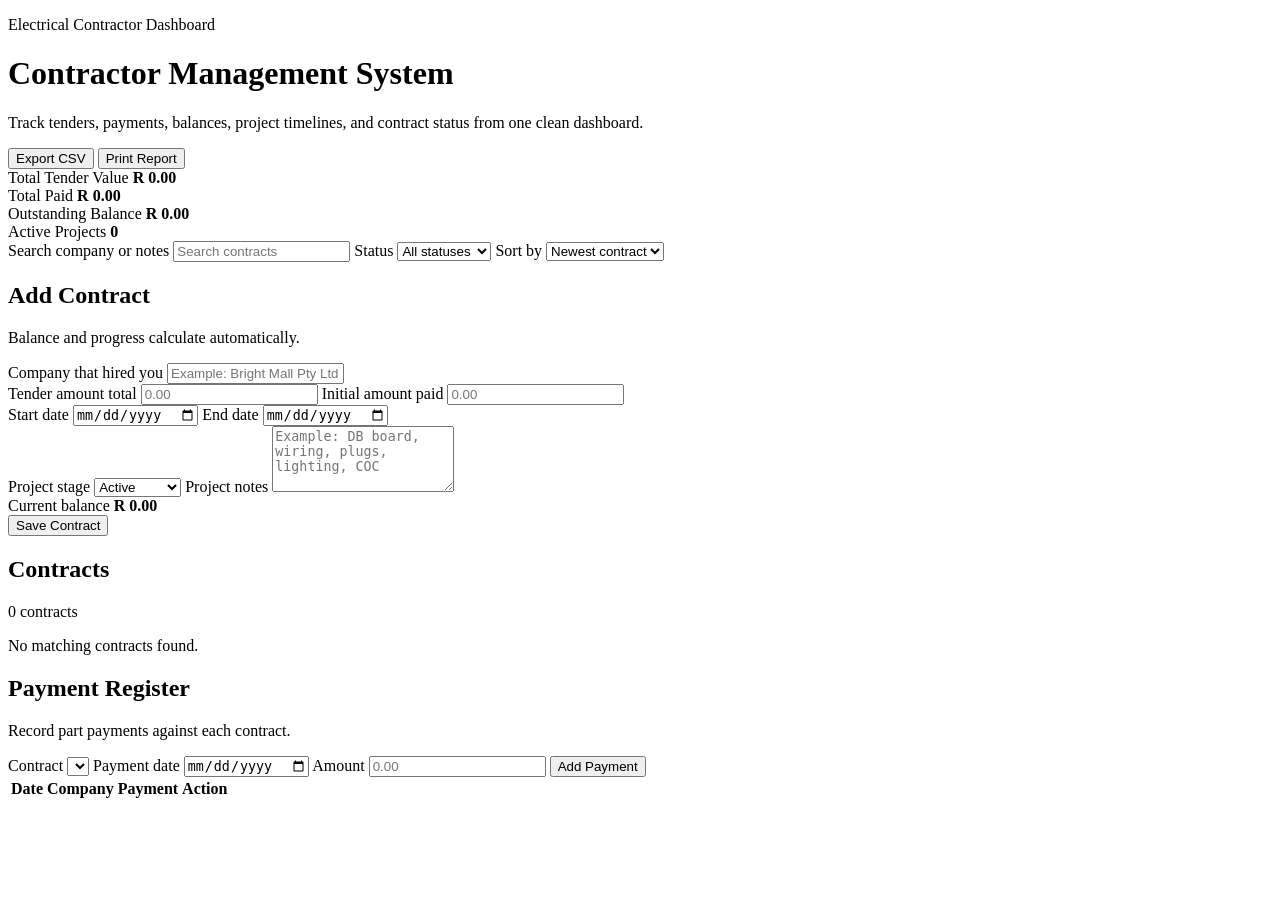
==== index.html @ 11ca224c "Add upgraded contractor dashboard" ====
<!doctype html>
<html lang="en">
  <head>
    <meta charset="utf-8" />
    <meta name="viewport" content="width=device-width, initial-scale=1" />
    <title>Contractor Management System</title>
    <link rel="stylesheet" href="styles.css" />
  </head>
  <body>
    <main class="app-shell">
      <header class="hero">
        <div>
          <p class="eyebrow">Electrical Contractor Dashboard</p>
          <h1>Contractor Management System</h1>
          <p class="lede">
            Track tenders, payments, balances, project timelines, and contract status from one clean dashboard.
          </p>
        </div>
        <div class="hero-actions">
          <button id="exportBtn" class="button secondary" type="button">Export CSV</button>
          <button id="printBtn" class="button secondary" type="button">Print Report</button>
        </div>
      </header>

      <section class="metrics" aria-label="Business totals">
        <article class="metric">
          <span>Total Tender Value</span>
          <strong id="totalTender">R 0.00</strong>
        </article>
        <article class="metric">
          <span>Total Paid</span>
          <strong id="totalPaid">R 0.00</strong>
        </article>
        <article class="metric highlight">
          <span>Outstanding Balance</span>
          <strong id="totalBalance">R 0.00</strong>
        </article>
        <article class="metric">
          <span>Active Projects</span>
          <strong id="activeProjects">0</strong>
        </article>
      </section>

      <section class="toolbar panel no-print" aria-label="Contract filters">
        <label>
          <span>Search company or notes</span>
          <input id="searchInput" type="search" placeholder="Search contracts" />
        </label>
        <label>
          <span>Status</span>
          <select id="statusFilter">
            <option value="all">All statuses</option>
            <option value="active">Active</option>
            <option value="completed">Completed</option>
            <option value="overdue">Overdue</option>
            <option value="paid">Paid</option>
            <option value="outstanding">Outstanding</option>
          </select>
        </label>
        <label>
          <span>Sort by</span>
          <select id="sortSelect">
            <option value="newest">Newest contract</option>
            <option value="balance">Highest balance</option>
            <option value="tender">Highest tender</option>
            <option value="endDate">End date</option>
          </select>
        </label>
      </section>

      <section class="layout">
        <aside class="panel contract-editor no-print">
          <div class="section-heading">
            <h2 id="formTitle">Add Contract</h2>
            <p>Balance and progress calculate automatically.</p>
          </div>

          <form id="contractForm" class="stack">
            <input id="editingId" type="hidden" />

            <label>
              <span>Company that hired you</span>
              <input id="company" type="text" placeholder="Example: Bright Mall Pty Ltd" required />
            </label>

            <div class="two-column">
              <label>
                <span>Tender amount total</span>
                <input id="tenderAmount" type="number" min="0" step="0.01" placeholder="0.00" required />
              </label>
              <label>
                <span>Initial amount paid</span>
                <input id="amountPaid" type="number" min="0" step="0.01" placeholder="0.00" required />
              </label>
            </div>

            <div class="two-column">
              <label>
                <span>Start date</span>
                <input id="startDate" type="date" required />
              </label>
              <label>
                <span>End date</span>
                <input id="endDate" type="date" required />
              </label>
            </div>

            <label>
              <span>Project stage</span>
              <select id="projectStatus">
                <option value="Active">Active</option>
                <option value="Completed">Completed</option>
                <option value="On Hold">On Hold</option>
              </select>
            </label>

            <label>
              <span>Project notes</span>
              <textarea id="notes" rows="4" placeholder="Example: DB board, wiring, plugs, lighting, COC"></textarea>
            </label>

            <div class="calculated-result">
              <span>Current balance</span>
              <strong id="liveBalance">R 0.00</strong>
            </div>

            <div class="form-actions">
              <button id="cancelEditBtn" class="button secondary" type="button" hidden>Cancel Edit</button>
              <button class="button primary" type="submit">Save Contract</button>
            </div>
          </form>
        </aside>

        <section class="panel">
          <div class="section-heading">
            <h2>Contracts</h2>
            <p id="contractCount">0 contracts</p>
          </div>

          <div id="contractsGrid" class="contracts-grid"></div>
          <p id="emptyState" class="empty-state">No matching contracts found.</p>
        </section>
      </section>

      <section class="panel">
        <div class="section-heading">
          <h2>Payment Register</h2>
          <p>Record part payments against each contract.</p>
        </div>

        <form id="paymentForm" class="payment-form no-print">
          <label>
            <span>Contract</span>
            <select id="paymentContract"></select>
          </label>
          <label>
            <span>Payment date</span>
            <input id="paymentDate" type="date" required />
          </label>
          <label>
            <span>Amount</span>
            <input id="paymentAmount" type="number" min="0" step="0.01" placeholder="0.00" required />
          </label>
          <button class="button primary" type="submit">Add Payment</button>
        </form>

        <div class="table-wrap">
          <table>
            <thead>
              <tr>
                <th>Date</th>
                <th>Company</th>
                <th>Payment</th>
                <th class="no-print">Action</th>
              </tr>
            </thead>
            <tbody id="paymentsTable"></tbody>
          </table>
        </div>
      </section>
    </main>

    <template id="contractCardTemplate">
      <article class="contract-card">
        <div class="card-head">
          <div>
            <span class="status-pill"></span>
            <h3></h3>
          </div>
          <div class="card-actions no-print">
            <button class="small-button edit" type="button">Edit</button>
            <button class="small-button delete" type="button">Delete</button>
          </div>
        </div>
        <dl class="contract-facts">
          <div>
            <dt>Tender</dt>
            <dd data-field="tender"></dd>
          </div>
          <div>
            <dt>Paid</dt>
            <dd data-field="paid"></dd>
          </div>
          <div>
            <dt>Balance</dt>
            <dd data-field="balance"></dd>
          </div>
          <div>
            <dt>Duration</dt>
            <dd data-field="duration"></dd>
          </div>
        </dl>
        <div class="progress-track" aria-hidden="true"><span></span></div>
        <p class="meta"></p>
        <p class="notes"></p>
      </article>
    </template>

    <script src="script.js"></script>
  </body>
</html>
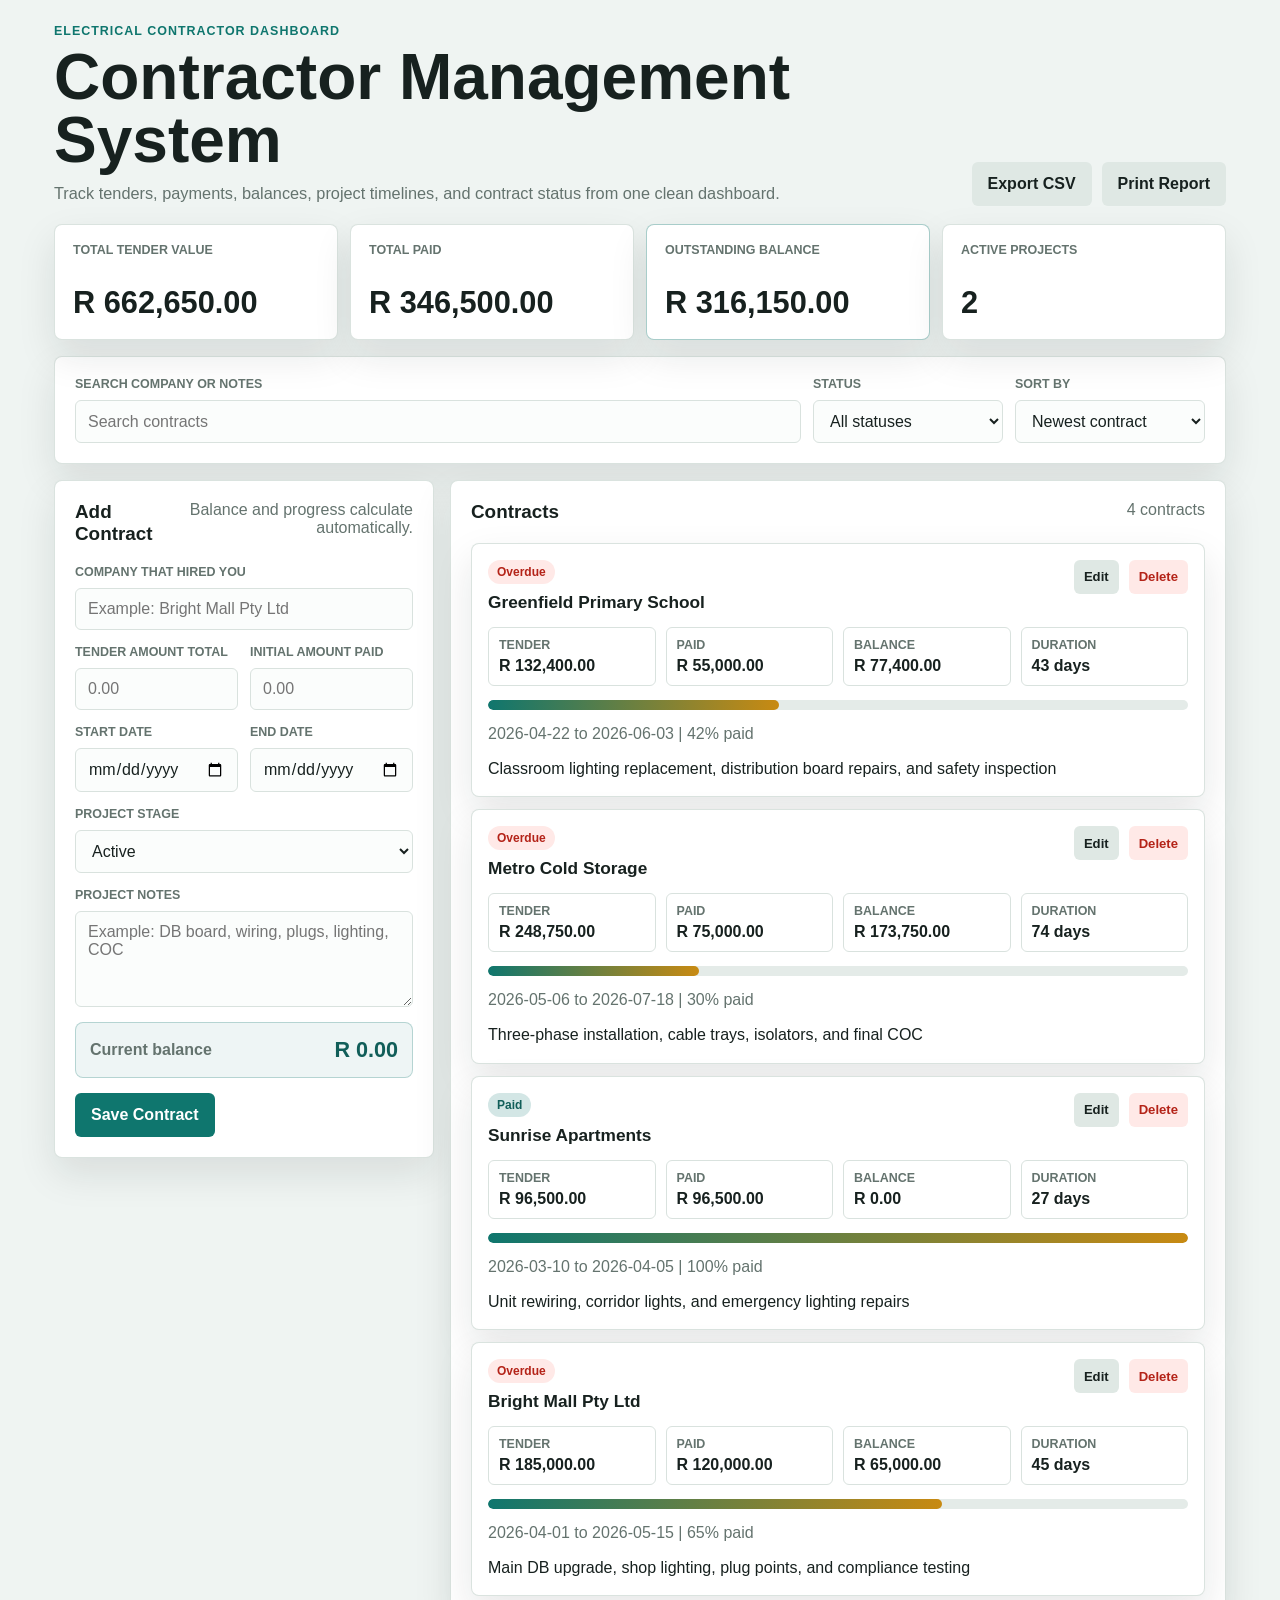
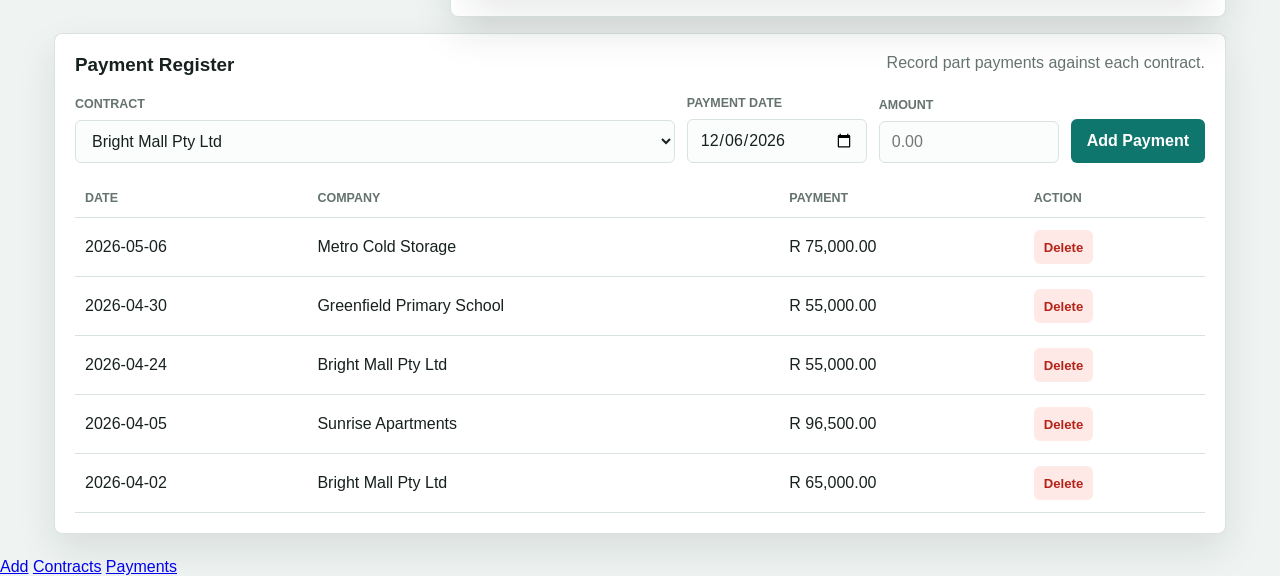
==== commit 0ad994b6: "Make app installable on mobile" ====
--- a/index.html
+++ b/index.html
@@ -2,8 +2,21 @@
 <html lang="en">
   <head>
     <meta charset="utf-8" />
-    <meta name="viewport" content="width=device-width, initial-scale=1" />
+    <meta name="viewport" content="width=device-width, initial-scale=1, viewport-fit=cover" />
+    <meta name="theme-color" content="#0f766e" />
+    <meta name="apple-mobile-web-app-capable" content="yes" />
+    <meta name="apple-mobile-web-app-title" content="Contracts" />
+    <meta name="apple-mobile-web-app-status-bar-style" content="black-translucent" />
+    <meta name="mobile-web-app-capable" content="yes" />
+    <meta name="application-name" content="Contracts" />
+    <meta
+      name="description"
+      content="Mobile-ready contractor dashboard for tracking electrical tenders, payments, balances, and project duration."
+    />
     <title>Contractor Management System</title>
+    <link rel="manifest" href="manifest.webmanifest" />
+    <link rel="icon" href="app-icon.svg" type="image/svg+xml" />
+    <link rel="apple-touch-icon" href="app-icon.svg" />
     <link rel="stylesheet" href="styles.css" />
   </head>
   <body>
@@ -69,7 +82,7 @@
       </section>
 
       <section class="layout">
-        <aside class="panel contract-editor no-print">
+        <aside id="add-contract" class="panel contract-editor no-print">
           <div class="section-heading">
             <h2 id="formTitle">Add Contract</h2>
             <p>Balance and progress calculate automatically.</p>
@@ -131,7 +144,7 @@
           </form>
         </aside>
 
-        <section class="panel">
+        <section id="contracts" class="panel">
           <div class="section-heading">
             <h2>Contracts</h2>
             <p id="contractCount">0 contracts</p>
@@ -142,7 +155,7 @@
         </section>
       </section>
 
-      <section class="panel">
+      <section id="payments" class="panel">
         <div class="section-heading">
           <h2>Payment Register</h2>
           <p>Record part payments against each contract.</p>
@@ -180,6 +193,12 @@
       </section>
     </main>
 
+    <nav class="mobile-nav no-print" aria-label="Mobile shortcuts">
+      <a href="#add-contract">Add</a>
+      <a href="#contracts">Contracts</a>
+      <a href="#payments">Payments</a>
+    </nav>
+
     <template id="contractCardTemplate">
       <article class="contract-card">
         <div class="card-head">
--- a/styles.css
+++ b/styles.css
@@ -0,0 +1,469 @@
+:root {
+  --ink: #17211f;
+  --muted: #64736e;
+  --line: #d9e2de;
+  --surface: #ffffff;
+  --page: #eff4f2;
+  --brand: #0f766e;
+  --brand-dark: #115e59;
+  --gold: #c88a12;
+  --red: #b42318;
+  --shadow: 0 16px 38px rgba(23, 33, 31, 0.1);
+}
+
+* {
+  box-sizing: border-box;
+}
+
+body {
+  margin: 0;
+  min-height: 100vh;
+  background: var(--page);
+  color: var(--ink);
+  font-family: Arial, Helvetica, sans-serif;
+}
+
+button,
+input,
+select,
+textarea {
+  font: inherit;
+}
+
+button {
+  cursor: pointer;
+}
+
+.app-shell {
+  width: min(1220px, 100%);
+  margin: 0 auto;
+  padding: 24px;
+}
+
+.hero {
+  display: flex;
+  align-items: flex-end;
+  justify-content: space-between;
+  gap: 20px;
+  margin-bottom: 18px;
+}
+
+.eyebrow {
+  margin: 0 0 8px;
+  color: var(--brand);
+  font-size: 0.78rem;
+  font-weight: 800;
+  letter-spacing: 0.08em;
+  text-transform: uppercase;
+}
+
+h1,
+h2,
+h3,
+p {
+  margin-top: 0;
+}
+
+h1 {
+  max-width: 760px;
+  margin-bottom: 10px;
+  font-size: clamp(2rem, 5vw, 4.2rem);
+  line-height: 0.98;
+}
+
+h2 {
+  margin-bottom: 4px;
+  font-size: 1.18rem;
+}
+
+h3 {
+  margin: 8px 0 0;
+  font-size: 1.08rem;
+}
+
+.lede {
+  max-width: 740px;
+  margin-bottom: 0;
+  color: var(--muted);
+  font-size: 1.02rem;
+  line-height: 1.5;
+}
+
+.hero-actions,
+.form-actions,
+.card-actions {
+  display: flex;
+  gap: 10px;
+}
+
+.button,
+.small-button {
+  border: 0;
+  border-radius: 6px;
+  font-weight: 800;
+}
+
+.button {
+  min-height: 44px;
+  padding: 0 16px;
+}
+
+.small-button {
+  min-height: 34px;
+  padding: 0 10px;
+  font-size: 0.82rem;
+}
+
+.primary {
+  background: var(--brand);
+  color: #fff;
+}
+
+.primary:hover {
+  background: var(--brand-dark);
+}
+
+.secondary,
+.edit {
+  background: #dfe8e4;
+  color: var(--ink);
+}
+
+.delete {
+  background: #ffe9e7;
+  color: var(--red);
+}
+
+.metrics {
+  display: grid;
+  grid-template-columns: repeat(4, minmax(0, 1fr));
+  gap: 12px;
+  margin-bottom: 16px;
+}
+
+.metric,
+.panel,
+.contract-card {
+  background: var(--surface);
+  border: 1px solid rgba(217, 226, 222, 0.95);
+  border-radius: 8px;
+  box-shadow: var(--shadow);
+}
+
+.metric {
+  display: grid;
+  min-height: 116px;
+  padding: 18px;
+}
+
+.metric span,
+label span,
+dt {
+  color: var(--muted);
+  font-size: 0.78rem;
+  font-weight: 800;
+  text-transform: uppercase;
+}
+
+.metric strong {
+  align-self: end;
+  font-size: clamp(1.35rem, 2.4vw, 2rem);
+  overflow-wrap: anywhere;
+}
+
+.metric.highlight {
+  border-color: rgba(15, 118, 110, 0.36);
+}
+
+.panel {
+  padding: 20px;
+}
+
+.toolbar {
+  display: grid;
+  grid-template-columns: 1fr 190px 190px;
+  gap: 12px;
+  margin-bottom: 16px;
+}
+
+.layout {
+  display: grid;
+  grid-template-columns: 380px minmax(0, 1fr);
+  gap: 16px;
+  align-items: start;
+  margin-bottom: 16px;
+}
+
+.section-heading {
+  display: flex;
+  align-items: flex-start;
+  justify-content: space-between;
+  gap: 16px;
+  margin-bottom: 16px;
+}
+
+.section-heading p {
+  margin-bottom: 0;
+  color: var(--muted);
+  text-align: right;
+}
+
+.stack,
+label {
+  display: grid;
+  gap: 9px;
+}
+
+.stack {
+  gap: 15px;
+}
+
+.two-column {
+  display: grid;
+  grid-template-columns: repeat(2, minmax(0, 1fr));
+  gap: 12px;
+}
+
+input,
+select,
+textarea {
+  width: 100%;
+  border: 1px solid var(--line);
+  border-radius: 6px;
+  background: #fbfdfc;
+  color: var(--ink);
+  padding: 11px 12px;
+  outline: none;
+}
+
+input:focus,
+select:focus,
+textarea:focus {
+  border-color: var(--brand);
+  box-shadow: 0 0 0 3px rgba(15, 118, 110, 0.15);
+}
+
+textarea {
+  resize: vertical;
+}
+
+.calculated-result {
+  display: flex;
+  align-items: center;
+  justify-content: space-between;
+  gap: 16px;
+  border: 1px solid rgba(15, 118, 110, 0.25);
+  border-radius: 8px;
+  background: rgba(15, 118, 110, 0.07);
+  padding: 14px;
+}
+
+.calculated-result span {
+  color: var(--muted);
+  font-weight: 800;
+}
+
+.calculated-result strong {
+  color: var(--brand-dark);
+  font-size: 1.35rem;
+}
+
+.contracts-grid {
+  display: grid;
+  gap: 12px;
+}
+
+.contract-card {
+  padding: 16px;
+}
+
+.card-head {
+  display: flex;
+  align-items: flex-start;
+  justify-content: space-between;
+  gap: 12px;
+  margin-bottom: 14px;
+}
+
+.status-pill {
+  display: inline-flex;
+  border-radius: 999px;
+  padding: 5px 9px;
+  background: #edf2f0;
+  color: var(--muted);
+  font-size: 0.75rem;
+  font-weight: 800;
+}
+
+.status-pill.active {
+  background: rgba(15, 118, 110, 0.12);
+  color: var(--brand-dark);
+}
+
+.status-pill.completed,
+.status-pill.paid {
+  background: rgba(15, 118, 110, 0.18);
+  color: var(--brand-dark);
+}
+
+.status-pill.overdue {
+  background: #ffe9e7;
+  color: var(--red);
+}
+
+.contract-facts {
+  display: grid;
+  grid-template-columns: repeat(4, minmax(0, 1fr));
+  gap: 10px;
+  margin: 0 0 14px;
+}
+
+.contract-facts div {
+  border: 1px solid var(--line);
+  border-radius: 6px;
+  padding: 10px;
+}
+
+dd {
+  margin: 5px 0 0;
+  font-weight: 800;
+  overflow-wrap: anywhere;
+}
+
+.progress-track {
+  height: 10px;
+  overflow: hidden;
+  border-radius: 999px;
+  background: #e4ebe8;
+}
+
+.progress-track span {
+  display: block;
+  width: 0;
+  height: 100%;
+  border-radius: inherit;
+  background: linear-gradient(90deg, var(--brand), var(--gold));
+}
+
+.meta,
+.notes {
+  margin: 12px 0 0;
+  color: var(--muted);
+  line-height: 1.45;
+}
+
+.notes {
+  color: var(--ink);
+}
+
+.empty-state {
+  margin: 14px 0 0;
+  color: var(--muted);
+  text-align: center;
+}
+
+.payment-form {
+  display: grid;
+  grid-template-columns: 1fr 180px 180px auto;
+  gap: 12px;
+  align-items: end;
+  margin-bottom: 16px;
+}
+
+.table-wrap {
+  overflow-x: auto;
+}
+
+table {
+  width: 100%;
+  min-width: 720px;
+  border-collapse: collapse;
+}
+
+th,
+td {
+  border-bottom: 1px solid var(--line);
+  padding: 12px 10px;
+  text-align: left;
+}
+
+th {
+  color: var(--muted);
+  font-size: 0.78rem;
+  text-transform: uppercase;
+}
+
+@media (max-width: 980px) {
+  .hero,
+  .section-heading {
+    display: block;
+  }
+
+  .hero-actions {
+    margin-top: 16px;
+  }
+
+  .metrics,
+  .layout,
+  .toolbar,
+  .payment-form {
+    grid-template-columns: 1fr;
+  }
+
+  .section-heading p {
+    text-align: left;
+  }
+}
+
+@media (max-width: 680px) {
+  .app-shell {
+    padding: 16px;
+  }
+
+  .metrics,
+  .two-column,
+  .contract-facts {
+    grid-template-columns: 1fr;
+  }
+
+  .hero-actions,
+  .form-actions,
+  .card-head,
+  .card-actions {
+    flex-direction: column;
+  }
+
+  .button,
+  .small-button {
+    width: 100%;
+  }
+}
+
+@media print {
+  body {
+    background: #fff;
+  }
+
+  .app-shell {
+    width: 100%;
+    padding: 0;
+  }
+
+  .no-print {
+    display: none !important;
+  }
+
+  .metric,
+  .panel,
+  .contract-card {
+    box-shadow: none;
+  }
+
+  .layout {
+    display: block;
+  }
+
+  .panel {
+    margin-bottom: 14px;
+  }
+}
